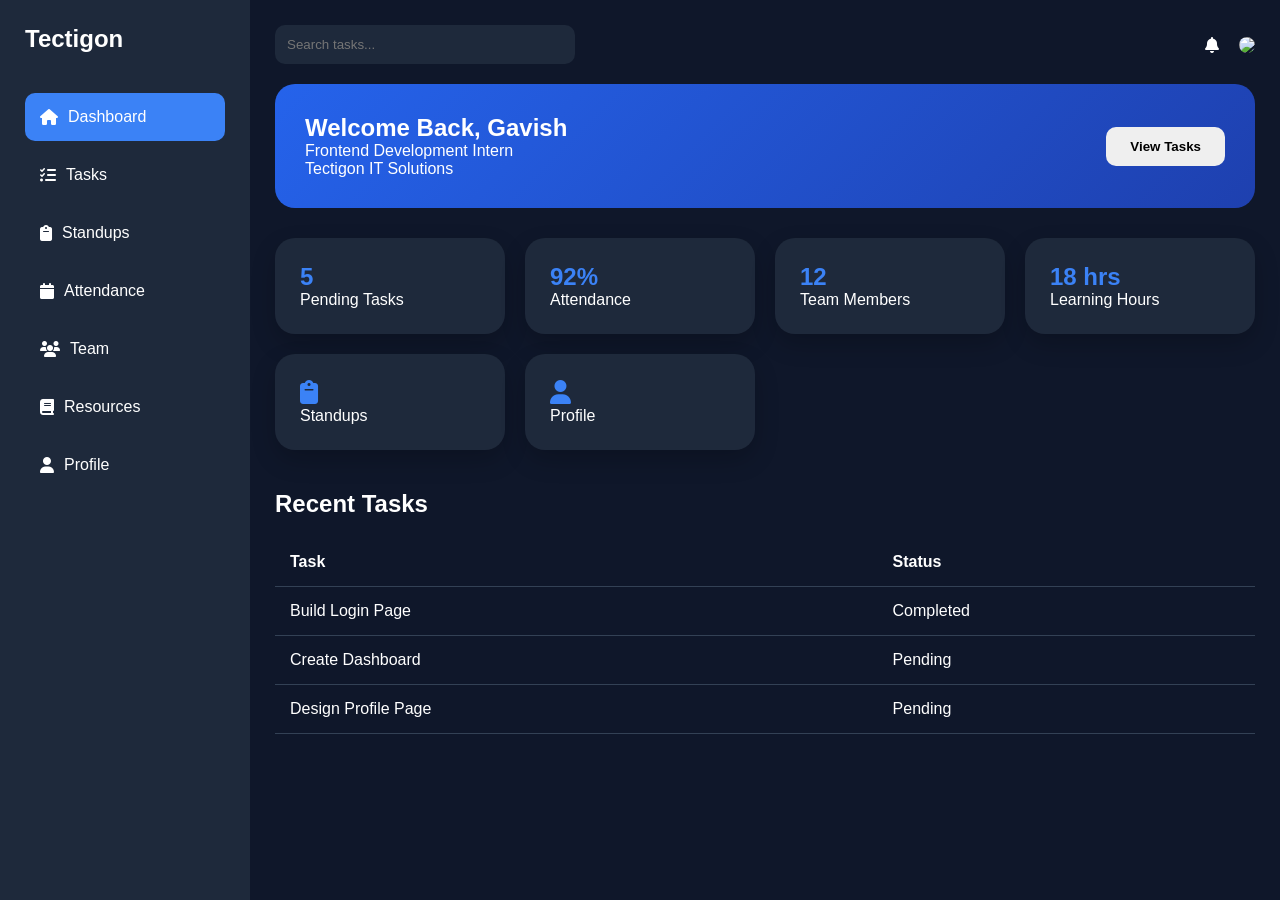
==== index.html @ 5863ce19 "Add files via upload" ====
<!DOCTYPE html>
<html lang="en">

<head>
    <meta charset="UTF-8">
    <meta name="viewport" content="width=device-width, initial-scale=1.0">
    <title>Tectigon Intern Hub</title>

    <link rel="stylesheet" href="css/style.css">

    <!-- Font Awesome -->
    <link rel="stylesheet" href="https://cdnjs.cloudflare.com/ajax/libs/font-awesome/6.5.1/css/all.min.css">
</head>

<body>

    <div class="container">

        <!-- Sidebar -->

        <aside class="sidebar">

            <h2>Tectigon</h2>

            <ul>

                <li class="active">
                    <a href="index.html">
                        <i class="fa-solid fa-house"></i>
                        Dashboard
                    </a>
                </li>

                <li>
                    <a href="tasks.html">
                        <i class="fa-solid fa-list-check"></i>
                        Tasks
                    </a>
                </li>

                <li>
                    <a href="standups.html">
                        <i class="fa-solid fa-clipboard"></i>
                        Standups
                    </a>
                </li>

                <li>
                    <a href="attendance.html">
                        <i class="fa-solid fa-calendar"></i>
                        Attendance
                    </a>
                </li>

                <li>
                    <a href="team.html">
                        <i class="fa-solid fa-users"></i>
                        Team
                    </a>
                </li>

                <li>
                    <a href="resources.html">
                        <i class="fa-solid fa-book"></i>
                        Resources
                    </a>
                </li>

                <li>
                    <a href="profile.html">
                        <i class="fa-solid fa-user"></i>
                        Profile
                    </a>
                </li>

            </ul>

        </aside>

        <!-- Main Content -->

        <main class="main-content">

            <nav class="navbar">

                <input type="text" placeholder="Search tasks..." class="search-box">

                <div class="nav-right">
                    <i class="fa-solid fa-bell"></i>
                    <img src="images\logo.png">
                </div>

            </nav>
            <section class="hero-banner">
                <div>
                    <h1>Welcome Back, Gavish </h1>
                    <p>Frontend Development Intern</p>
                    <p>Tectigon IT Solutions</p>
                </div>

                <div>
                    <button class="hero-btn">
                        View Tasks
                    </button>
                </div>
            </section>

            <!-- Cards -->

            <section class="cards">

                <!-- Tasks -->

                <a href="tasks.html" class="card-link">
                    <div class="card">
                        <h2>5</h2>
                        <p>Pending Tasks</p>
                    </div>
                </a>

                <!-- Attendance -->

                <a href="attendance.html" class="card-link">
                    <div class="card">
                        <h2>92%</h2>
                        <p>Attendance</p>
                    </div>
                </a>

                <!-- Team -->

                <a href="team.html" class="card-link">
                    <div class="card">
                        <h2>12</h2>
                        <p>Team Members</p>
                    </div>
                </a>

                <!-- Resources -->

                <a href="resources.html" class="card-link">
                    <div class="card">
                        <h2>18 hrs</h2>
                        <p>Learning Hours</p>
                    </div>
                </a>

                <!-- Standups -->

                <a href="standups.html" class="card-link">
                    <div class="card">
                        <h2><i class="fa-solid fa-clipboard"></i></h2>
                        <p>Standups</p>
                    </div>
                </a>

                <!-- Profile -->

                <a href="profile.html" class="card-link">
                    <div class="card">
                        <h2><i class="fa-solid fa-user"></i></h2>
                        <p>Profile</p>
                    </div>
                </a>
            </section>


            <!-- Recent Tasks -->

            <section class="recent-tasks">

                <h2>Recent Tasks</h2>

                <table>

                    <tr>
                        <th>Task</th>
                        <th>Status</th>
                    </tr>

                    <tr>
                        <td>Build Login Page</td>
                        <td>Completed</td>
                    </tr>

                    <tr>
                        <td>Create Dashboard</td>
                        <td>Pending</td>
                    </tr>

                    <tr>
                        <td>Design Profile Page</td>
                        <td>Pending</td>
                    </tr>

                </table>

            </section>

        </main>

    </div>

    <script src="js/script.js"></script>


</body>

</html>
---- css/style.css ----
* {
    margin: 0;
    padding: 0;
    box-sizing: border-box;
    font-family: 'Segoe UI', sans-serif;
}

body {
    background: #0f172a;
    color: white;
}

.container {
    display: flex;
}



.sidebar {
    width: 250px;
    height: 100vh;
    background: #1e293b;
    padding: 25px;
}

.sidebar h2 {
    margin-bottom: 40px;
}

.sidebar ul {
    list-style: none;
}

.sidebar ul li {
    padding: 15px;
    margin-bottom: 10px;
    cursor: pointer;
    border-radius: 10px;
    transition: 0.3s;
}

.sidebar ul li:hover {
    background: #3b82f6;
    transform: translateX(5px);
}



.main-content {
    flex: 1;
    padding: 25px;
}

.navbar {
    display: flex;
    justify-content: space-between;
    align-items: center;
}

.nav-right {
    display: flex;
    gap: 20px;
    align-items: center;
}

.nav-right img {
    border-radius: 50%;
}



.cards {
    display: grid;
    grid-template-columns:
        repeat(auto-fit, minmax(200px, 1fr));

    gap: 20px;
    margin-top: 30px;
}

.card {
    background: #1e293b;
    padding: 25px;
    border-radius: 15px;
    transition: 0.3s;
}

.card:hover {
    transform: translateY(-5px);
}

.card h2 {
    color: #3b82f6;
}


.recent-tasks {
    margin-top: 40px;
}

table {
    width: 100%;
    margin-top: 20px;
    border-collapse: collapse;
}

th,
td {
    padding: 15px;
    text-align: left;
}

tr {
    border-bottom: 1px solid #334155;
}

.hero-banner {
    margin-top: 20px;
    padding: 30px;
    border-radius: 20px;

    display: flex;
    justify-content: space-between;
    align-items: center;

    background: linear-gradient(135deg,
            #2563eb,
            #1e40af);
}

.hero-btn {
    padding: 12px 24px;
    border: none;
    border-radius: 10px;
    cursor: pointer;
    font-weight: bold;
}

.card {
    background: #1e293b;
    border-radius: 20px;
    padding: 25px;

    transition: 0.3s;

    box-shadow:
        0 10px 25px rgba(0, 0, 0, 0.2);
}

.card:hover {
    transform: translateY(-8px);
}

.dashboard-grid {
    margin-top: 30px;

    display: grid;

    grid-template-columns:
        1fr 1fr;

    gap: 20px;
}

.attendance-card,
.meeting-card {
    background: #1e293b;
    padding: 25px;
    border-radius: 20px;
}

.recent-task-card,
.announcement-card {
    background: #1e293b;
    padding: 25px;
    border-radius: 20px;
}

.task-item {
    display: flex;
    justify-content: space-between;

    margin-top: 15px;

    padding: 15px;

    background: #0f172a;

    border-radius: 10px;
}

.completed {
    color: #22c55e;
}

.pending {
    color: #f59e0b;
}

.sidebar ul li:first-child {
    background: #3b82f6;
}

.search-box {
    width: 300px;
    padding: 12px;

    border: none;

    border-radius: 10px;

    background: #1e293b;
    color: white;
}

.task-grid {
    margin-top: 30px;

    display: grid;
    grid-template-columns:
        repeat(auto-fit, minmax(300px, 1fr));

    gap: 20px;
}

.task-card {
    background: #1e293b;
    padding: 20px;
    border-radius: 20px;

    transition: .3s;
}

.task-card:hover {
    transform: translateY(-5px);
}

.completed {
    color: #22c55e;
}

.pending {
    color: #f59e0b;
}

.task-controls {
    margin-top: 30px;

    display: flex;
    justify-content: space-between;
    gap: 20px;
}

#searchBox {
    flex: 1;

    padding: 12px;

    border: none;
    border-radius: 12px;

    background: #1e293b;
    color: white;
}

#addTaskBtn {
    padding: 12px 20px;

    border: none;
    border-radius: 12px;

    background: #3b82f6;
    color: white;

    cursor: pointer;
}

.filters {
    margin-top: 20px;

    display: flex;
    gap: 10px;
}

.filter-btn {
    padding: 10px 20px;

    border: none;

    border-radius: 10px;

    background: #1e293b;
    color: white;

    cursor: pointer;
}

.active-filter {
    background: #3b82f6;
}

.task-grid {
    margin-top: 30px;

    display: grid;

    grid-template-columns:
        repeat(auto-fit, minmax(300px, 1fr));

    gap: 20px;
}

.task-card {

    background: #1e293b;

    padding: 25px;

    border-radius: 20px;

    transition: .3s;
}

.task-card:hover {

    transform: translateY(-8px);

}

.task-card p {

    margin-top: 10px;

    color: #94a3b8;
}

.completed {

    display: inline-block;

    margin-top: 15px;

    color: #22c55e;

    font-weight: bold;
}

.pending {

    display: inline-block;

    margin-top: 15px;

    color: #f59e0b;

    font-weight: bold;
}

/* ACTIVE SIDEBAR */

.active {
    background: #3b82f6;
}

/* TASK CONTROLS */

.task-controls {
    margin-top: 30px;
    display: flex;
    gap: 20px;
}

#searchBox {
    flex: 1;
    padding: 12px;
    border: none;
    border-radius: 12px;
    background: #1e293b;
    color: white;
}

#addTaskBtn {
    padding: 12px 20px;
    border: none;
    border-radius: 12px;
    background: #3b82f6;
    color: white;
    cursor: pointer;
}

/* FILTERS */

.filters {
    margin-top: 20px;
    display: flex;
    gap: 10px;
}

.filter-btn {
    padding: 10px 20px;
    border: none;
    border-radius: 10px;
    background: #1e293b;
    color: white;
    cursor: pointer;
}

.active-filter {
    background: #3b82f6;
}

/* TASK GRID */

.task-grid {
    margin-top: 30px;

    display: grid;

    grid-template-columns:
        repeat(auto-fit, minmax(300px, 1fr));

    gap: 20px;
}

/* TASK CARD */

.task-card {
    background: #1e293b;
    padding: 25px;
    border-radius: 20px;
    transition: .3s;
}

.task-card:hover {
    transform: translateY(-8px);
}

.task-card p {
    margin-top: 10px;
    color: #94a3b8;
}

/* STATUS */

.completed {
    display: inline-block;
    margin-top: 15px;
    color: #22c55e;
    font-weight: bold;
}

.pending {
    display: inline-block;
    margin-top: 15px;
    color: #f59e0b;
    font-weight: bold;
}

.active {
    background: #3b82f6;
    border-radius: 10px;
}

.standup-container {

    margin-top: 30px;

    background: #1e293b;

    padding: 30px;

    border-radius: 20px;

    display: flex;

    flex-direction: column;

    gap: 15px;
}

.standup-container textarea {

    min-height: 120px;

    resize: none;

    border: none;

    border-radius: 12px;

    background: #0f172a;

    color: white;

    padding: 15px;
}

.submit-btn {

    width: 200px;

    padding: 12px;

    border: none;

    border-radius: 12px;

    background: #3b82f6;

    color: white;

    cursor: pointer;
}

.submit-btn:hover {

    opacity: .9;
}

.last-standup {

    margin-top: 20px;

    background: #0f172a;

    padding: 20px;

    border-radius: 15px;
}

/* STANDUP PAGE */

.standup-container {
    margin-top: 30px;
    background: #1e293b;
    padding: 30px;
    border-radius: 20px;

    display: flex;
    flex-direction: column;
    gap: 15px;
}

.standup-container h2 {
    margin-bottom: 10px;
}

.standup-container label {
    font-weight: 600;
}

.standup-container textarea {
    min-height: 120px;

    background: #0f172a;

    border: none;

    border-radius: 12px;

    padding: 15px;

    color: white;

    resize: none;
}

.submit-btn {
    margin-top: 10px;

    width: 220px;

    padding: 12px;

    border: none;

    border-radius: 12px;

    background: #3b82f6;

    color: white;

    font-size: 15px;

    cursor: pointer;

    transition: .3s;
}

.submit-btn:hover {
    transform: translateY(-2px);
}

.last-standup {
    margin-top: 30px;
}

.standup-card {
    margin-top: 15px;

    background: #1e293b;

    padding: 25px;

    border-radius: 20px;
}

.standup-card h4 {
    color: #3b82f6;
    margin-top: 15px;
}

.standup-card p {
    color: #94a3b8;
    margin-top: 8px;
}

.sidebar a {
    text-decoration: none;
    color: white;
    display: flex;
    align-items: center;
    gap: 10px;
}

.active {
    background: #3b82f6;
}

/* ATTENDANCE PAGE */

.attendance-container {
    margin-top: 30px;

    display: grid;

    grid-template-columns:
        repeat(auto-fit, minmax(350px, 1fr));

    gap: 20px;
}

.attendance-card {
    background: #1e293b;
    padding: 25px;
    border-radius: 20px;
}

.calendar-section {
    margin-top: 30px;
}

.calendar {
    margin-top: 20px;

    display: grid;

    grid-template-columns:
        repeat(7, 1fr);

    gap: 10px;
}

.day {
    height: 50px;

    display: flex;

    align-items: center;

    justify-content: center;

    border-radius: 10px;

    font-weight: bold;
}

.present {
    background: #22c55e;
    color: white;
}

.absent {
    background: #ef4444;
    color: white;
}

.attendance-records {
    margin-top: 30px;
}

.present-text {
    color: #22c55e;
    font-weight: bold;
}

.absent-text {
    color: #ef4444;
    font-weight: bold;
}

.progress {
    width: 100%;
    height: 12px;
    background: #334155;
    border-radius: 20px;
    margin: 20px 0;
}

.progress-fill {
    width: 92%;
    height: 100%;
    background: #3b82f6;
    border-radius: 20px;
}

/* ========================= */
/* TEAM PAGE */
/* ========================= */

.team-grid {

    margin-top: 30px;

    display: grid;

    grid-template-columns:
        repeat(auto-fit, minmax(280px, 1fr));

    gap: 20px;
}

.member-card {

    background: #1e293b;

    padding: 25px;

    border-radius: 20px;

    text-align: center;

    transition: .3s;

    box-shadow:
        0 8px 25px rgba(0, 0, 0, 0.2);
}

.member-card:hover {

    transform: translateY(-8px);
}

.member-card img {

    width: 100px;

    height: 100px;

    border-radius: 50%;

    object-fit: cover;

    margin-bottom: 15px;
}

.member-card h3 {

    margin-bottom: 8px;
}

.role {

    color: #3b82f6;

    font-weight: 600;

    margin-bottom: 15px;
}

.skills {

    display: flex;

    justify-content: center;

    flex-wrap: wrap;

    gap: 8px;
}

.skills span {

    background: #0f172a;

    padding: 8px 12px;

    border-radius: 20px;

    font-size: 13px;
}

/* ========================= */
/* RESOURCES PAGE */
/* ========================= */

.resource-controls {

    margin-top: 30px;
}

.resource-search {

    width: 100%;

    padding: 15px;

    border: none;

    border-radius: 12px;

    background: #1e293b;

    color: white;

    font-size: 15px;
}

.resource-grid {

    margin-top: 30px;

    display: grid;

    grid-template-columns:
        repeat(auto-fit, minmax(280px, 1fr));

    gap: 20px;
}

.resource-card {

    background: #1e293b;

    padding: 25px;

    border-radius: 20px;

    transition: .3s;

    box-shadow:
        0 8px 25px rgba(0, 0, 0, 0.2);
}

.resource-card:hover {

    transform: translateY(-8px);
}

.resource-icon {

    font-size: 42px;

    color: #3b82f6;

    margin-bottom: 15px;
}

.resource-card h3 {

    margin-bottom: 10px;
}

.resource-card p {

    color: #94a3b8;

    line-height: 1.6;
}

.resource-card button {

    margin-top: 20px;

    padding: 10px 18px;

    border: none;

    border-radius: 10px;

    background: #3b82f6;

    color: white;

    cursor: pointer;

    transition: .3s;
}

.resource-card button:hover {

    opacity: .9;
}

/* ========================= */
/* PROFILE PAGE */
/* ========================= */

.profile-container {

    margin-top: 30px;

    display: grid;

    grid-template-columns: 350px 1fr;

    gap: 25px;
}

.profile-card {

    background: #1e293b;

    padding: 30px;

    border-radius: 20px;

    text-align: center;
}

.profile-card img {

    width: 150px;

    height: 150px;

    object-fit: cover;

    border-radius: 50%;

    border: 5px solid #3b82f6;
}

.profile-role {

    color: #3b82f6;

    margin-top: 10px;
}

.edit-btn {

    margin-top: 20px;

    padding: 12px 20px;

    border: none;

    border-radius: 10px;

    background: #3b82f6;

    color: white;

    cursor: pointer;
}

.profile-info {

    display: grid;

    grid-template-columns:
        repeat(auto-fit, minmax(250px, 1fr));

    gap: 20px;
}

.info-card {

    background: #1e293b;

    padding: 25px;

    border-radius: 20px;
}

.skills-section {

    margin-top: 30px;
}

.profile-progress-fill {

    width: 70%;

    height: 100%;

    background: #3b82f6;

    border-radius: 20px;
}

.card-link{
    text-decoration:none;
    color:white;
}

.card{
    cursor:pointer;
    transition:0.3s;
}

.card:hover{
    transform:translateY(-8px);
    box-shadow:0 10px 25px rgba(59,130,246,0.25);
}

.filter-btn{
    padding:10px 20px;
    border:none;
    border-radius:10px;
    cursor:pointer;
    transition:0.3s;
}

.active-filter{
    background:#3b82f6;
    color:white;
}
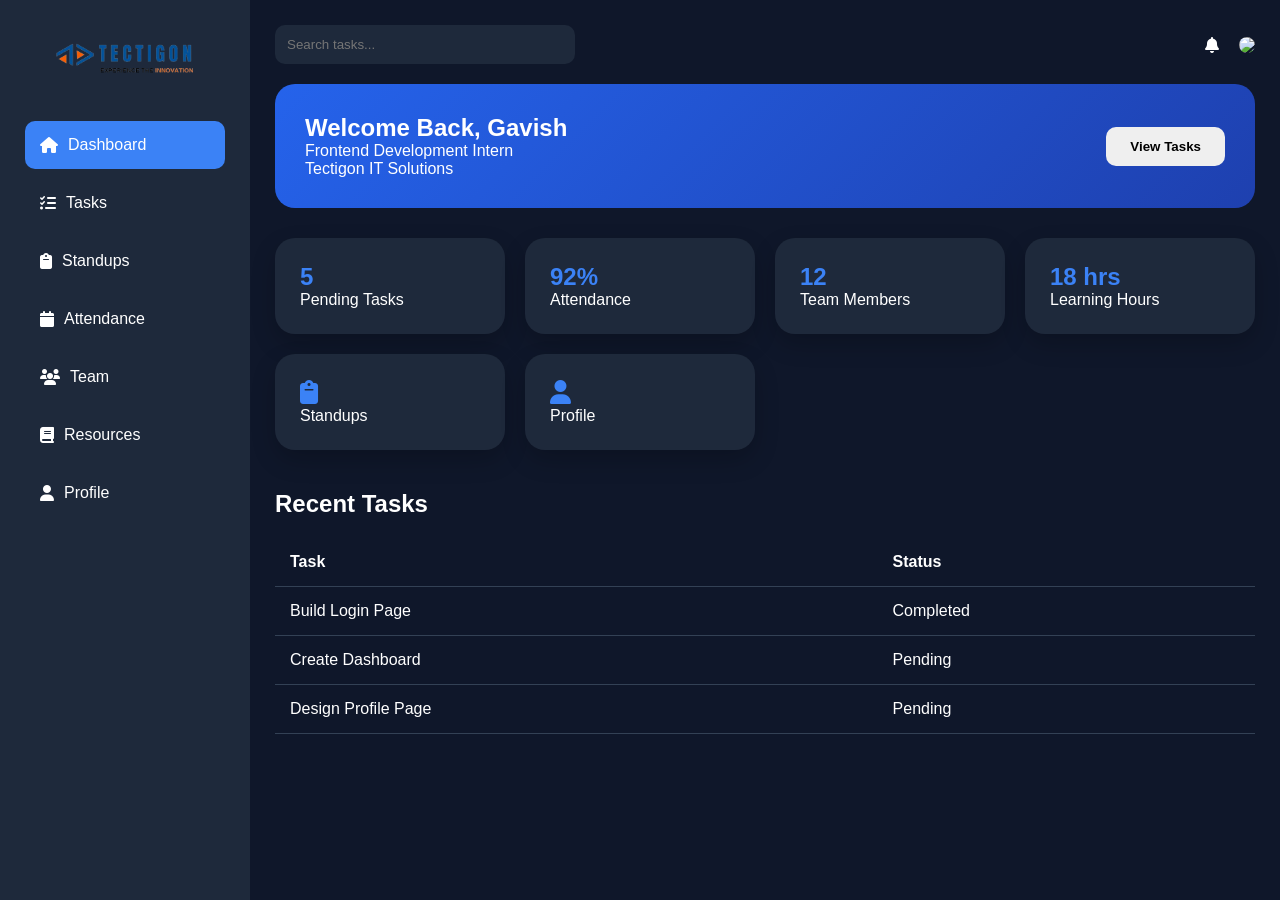
==== commit 970e4076: "logo updated, resources added" ====
--- a/index.html
+++ b/index.html
@@ -20,7 +20,11 @@
 
         <aside class="sidebar">
 
-            <h2>Tectigon</h2>
+            <div class="logo-section">
+
+                <img src="images/image.png" alt="Tectigon Logo">
+
+            </div>
 
             <ul>
 
--- a/css/style.css
+++ b/css/style.css
@@ -1000,30 +1000,115 @@
     border-radius: 20px;
 }
 
-.card-link{
-    text-decoration:none;
-    color:white;
-}
-
-.card{
-    cursor:pointer;
-    transition:0.3s;
-}
-
-.card:hover{
-    transform:translateY(-8px);
-    box-shadow:0 10px 25px rgba(59,130,246,0.25);
-}
-
-.filter-btn{
-    padding:10px 20px;
-    border:none;
-    border-radius:10px;
-    cursor:pointer;
-    transition:0.3s;
-}
-
-.active-filter{
-    background:#3b82f6;
-    color:white;
+.card-link {
+    text-decoration: none;
+    color: white;
+}
+
+.card {
+    cursor: pointer;
+    transition: 0.3s;
+}
+
+.card:hover {
+    transform: translateY(-8px);
+    box-shadow: 0 10px 25px rgba(59, 130, 246, 0.25);
+}
+
+.filter-btn {
+    padding: 10px 20px;
+    border: none;
+    border-radius: 10px;
+    cursor: pointer;
+    transition: 0.3s;
+}
+
+.active-filter {
+    background: #3b82f6;
+    color: white;
+}
+
+.resource-btn {
+
+    background: #3b82f6;
+
+    color: white;
+
+    border: none;
+
+    padding: 12px 20px;
+
+    border-radius: 10px;
+
+    cursor: pointer;
+
+    transition: 0.3s;
+}
+
+.resource-btn:hover {
+
+    transform: translateY(-3px);
+
+    background: #2563eb;
+}
+
+.logo-section {
+
+    display: flex;
+
+    align-items: center;
+
+    gap: 12px;
+
+    margin-bottom: 40px;
+}
+
+.logo-section img {
+
+    width: 120px;
+
+    height: auto;
+
+    object-fit: contain;
+
+}
+
+.logo-section img {
+
+    width: 180px;
+
+    height: auto;
+
+}
+
+.logo-section {
+
+    display: flex;
+
+    justify-content: center;
+
+    align-items: center;
+
+    margin-bottom: 40px;
+
+    padding-top: 10px;
+}
+
+.logo-section img {
+
+    width: 150px;
+
+    height: auto;
+}
+
+.team-card {
+
+    transition: 0.3s;
+}
+
+.team-card:hover {
+
+    transform: translateY(-8px);
+
+    box-shadow: 0 0 25px rgba(59, 130, 246, .3);
 }
